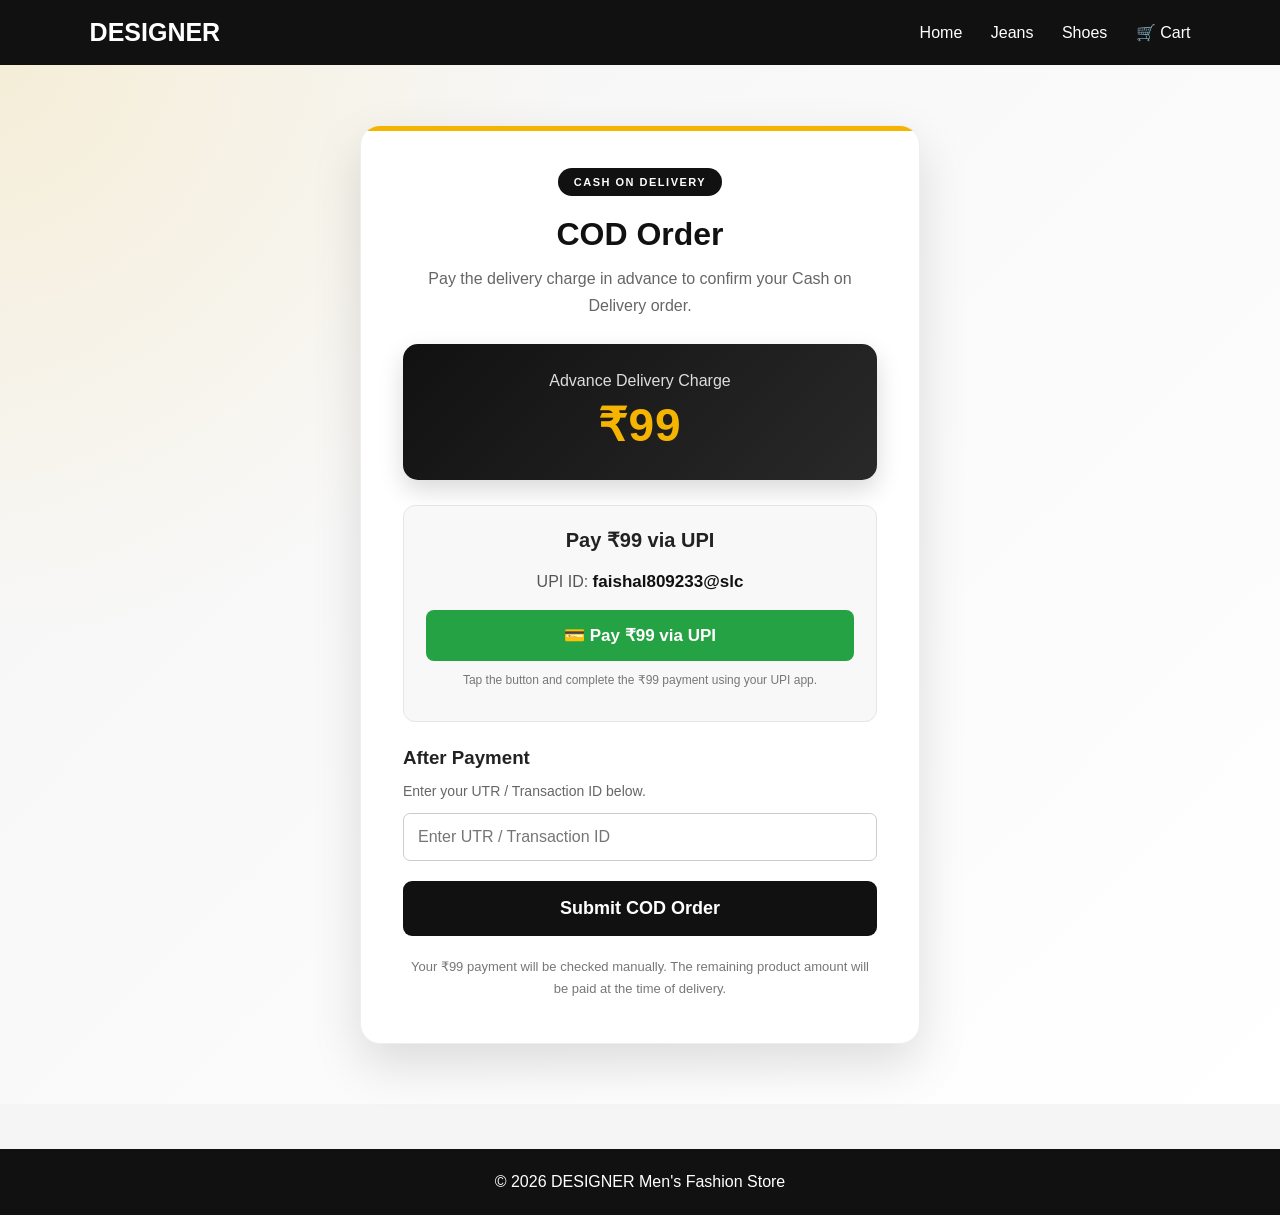
==== payment.html @ 8d13eade "upload files" ====
<!DOCTYPE html>
<html lang="en">

<head>
    <meta charset="UTF-8">
    <meta name="viewport" content="width=device-width, initial-scale=1.0">

    <title>Payment - DESIGNER</title>

    <link rel="stylesheet" href="style.css">
</head>

<body>

<header>

    <div class="logo">DESIGNER</div>

    <nav>
        <a href="index.html">Home</a>
        <a href="jeans.html">Jeans</a>
        <a href="shoes.html">Shoes</a>
        <a href="cart.html">🛒 Cart</a>
    </nav>

</header>


<section class="payment-page">

    <div class="payment-box">

        <h2>COD Order</h2>

        <p>
            Pay the delivery charge in advance
            to confirm your Cash on Delivery order.
        </p>


        <!-- DELIVERY CHARGE -->

        <div class="delivery-charge">

            <h3>Advance Delivery Charge</h3>

            <h1>₹99</h1>

        </div>


        <!-- UPI INFORMATION -->

        <div class="upi-section">

            <h3>Pay ₹99 via UPI</h3>

            <p class="upi-text">
                UPI ID:
                <strong>faishal809233@slc</strong>
            </p>


            <!-- UPI PAYMENT BUTTON -->

            <a
                href="upi://pay?pa=8092339385@slc&pn=DESIGNER&am=99&cu=INR"
                class="upi-pay-btn"
            >
                💳 Pay ₹99 via UPI
            </a>

            <p class="upi-note">
                Tap the button and complete the ₹99 payment
                using your UPI app.
            </p>

        </div>


        <!-- UTR -->

        <div class="utr-section">

            <h3>After Payment</h3>

            <p>
                Enter your UTR / Transaction ID below.
            </p>

            <input
                type="text"
                id="utr"
                placeholder="Enter UTR / Transaction ID"
                autocomplete="off"
            >

        </div>


        <!-- SUBMIT ORDER -->

        <button
            class="payment-submit"
            onclick="submitOrder()"
        >
            Submit COD Order
        </button>


        <p class="payment-note">

            Your ₹99 payment will be checked manually.
            The remaining product amount will be paid
            at the time of delivery.

        </p>

    </div>

</section>


<footer>

    © 2026 DESIGNER Men's Fashion Store

</footer>



<script>

/* ================================
   SUBMIT COD ORDER
================================ */

async function submitOrder() {

    /* Get Cart */

    const cart =
        JSON.parse(localStorage.getItem("cart")) || [];


    if (!cart.length) {

        alert("Your cart is empty!");

        window.location.href = "cart.html";

        return;
    }


    /* Get Customer Details */

    const customer =
        JSON.parse(
            localStorage.getItem("customerDetails")
        );


    if (!customer) {

        alert(
            "Delivery details are missing. Please go back to cart."
        );

        window.location.href = "cart.html";

        return;
    }


    /* Get UTR */

    const utr =
        document
        .getElementById("utr")
        .value
        .trim();


    if (!utr) {

        alert(
            "Please enter your UTR / Transaction ID."
        );

        return;
    }


    /* Calculate Product Total */

    let productTotal = 0;

    let orderDetails = "";


    cart.forEach(product => {

        const itemTotal =
            product.price *
            product.quantity;


        productTotal += itemTotal;


        orderDetails +=
            product.name +
            " | Size: " +
            (product.size || "Not selected") +
            " | Qty: " +
            product.quantity +
            " | ₹" +
            itemTotal +
            "\n";

    });


    /* Email Data */

    const emailData = {

        _subject:
            "NEW COD ORDER - ₹99 PAYMENT CLAIMED - DESIGNER",

        customer_name:
            customer.name,

        customer_phone:
            customer.phone,

        customer_address:
            customer.address,

        customer_city:
            customer.city,

        customer_pincode:
            customer.pincode,

        order_details:
            orderDetails,

        product_total:
            "₹" + productTotal,

        advance_delivery_charge:
            "₹99",

        payment_method:
            "UPI - Advance Delivery Charge",

        upi_id:
            "8092339385@slc",

        transaction_utr:
            utr,

        payment_status:
            "PAYMENT CLAIMED - VERIFY MANUALLY",

        remaining_cod_amount:
            "₹" + productTotal

    };


    try {

        const response = await fetch(

            "https://formsubmit.co/ajax/faishal76342@gmail.com",

            {

                method: "POST",

                headers: {

                    "Content-Type":
                        "application/json",

                    "Accept":
                        "application/json"

                },

                body:
                    JSON.stringify(emailData)

            }

        );


        if (response.ok) {

            alert(
                "Order submitted successfully! Your ₹99 payment will be verified before the order is confirmed."
            );


            /* Clear Cart */

            localStorage.removeItem("cart");

            localStorage.removeItem(
                "customerDetails"
            );

            localStorage.removeItem(
                "orderTotal"
            );


            /* Go Home */

            window.location.href =
                "index.html";

        }

        else {

            alert(
                "Order could not be submitted. Please try again."
            );

        }

    }

    catch (error) {

        console.error(error);

        alert(
            "Network error. Please check your internet connection."
        );

    }

}

</script>


<style>

/* ================================
   UPI PAYMENT SECTION
================================ */

.upi-section {

    margin-top: 25px;

    padding: 22px;

    background: #f8f8f8;

    border: 1px solid #e5e5e5;

    border-radius: 12px;

}


.upi-section h3 {

    margin-top: 0;

    font-size: 20px;

}


.upi-text {

    margin: 10px 0 18px;

    color: #555;

}


.upi-text strong {

    color: #111;

    font-size: 17px;

}


.upi-pay-btn {

    display: block;

    width: 100%;

    padding: 15px;

    background: #25a244;

    color: #fff;

    text-decoration: none;

    border-radius: 8px;

    font-size: 17px;

    font-weight: bold;

    transition: 0.2s;

}


.upi-pay-btn:hover {

    background: #1e8739;

    transform: translateY(-1px);

}


.upi-note {

    font-size: 12px !important;

    color: #777 !important;

    margin-top: 12px !important;

}


/* ================================
   UTR SECTION
================================ */

.utr-section {

    margin-top: 25px;

    text-align: left;

}


.utr-section h3 {

    margin-bottom: 5px;

}


.utr-section p {

    color: #666;

    font-size: 14px;

}


.utr-section input {

    width: 100%;

    padding: 14px;

    border: 1px solid #ccc;

    border-radius: 7px;

    font-size: 16px;

    outline: none;

}


.utr-section input:focus {

    border-color: #111;

}


/* ================================
   SUBMIT BUTTON
================================ */

.payment-submit {

    margin-top: 20px;

    background: #111 !important;

    color: #fff !important;

}


.payment-submit:hover {

    background: #333 !important;

}

</style>

</body>
</html>
---- style.css ----
/* ============================= */
/* BASIC RESET */
/* ============================= */
* {
    box-sizing: border-box;
}
body {
    margin: 0;
    font-family: Arial, sans-serif;
    background: #f5f5f5;
    color: #222;
}
/* ============================= */
/* HEADER */
/* ============================= */
header {
    background: #111;
    color: #fff;
    display: flex;
    justify-content: space-between;
    align-items: center;
    padding: 18px 7%;
    position: sticky;
    top: 0;
    z-index: 20;
}
.logo {
    font-size: 25px;
    font-weight: bold;
}
nav a {
    color: #fff;
    text-decoration: none;
    margin-left: 24px;
}
nav a:hover {
    color: #f4b400;
}
/* ============================= */
/* HERO */
/* ============================= */
.hero {
    text-align: center;
    padding: 75px 20px;
    background: linear-gradient(135deg, #111, #444);
    color: #fff;
}
.hero h1 {
    font-size: 44px;
    margin: 0 0 10px;
}
.hero p {
    font-size: 18px;
}
.hero button {
    background: #f4b400;
    border: 0;
    padding: 14px 30px;
    font-size: 17px;
    border-radius: 5px;
    cursor: pointer;
}
.hero button:hover {
    background: #d99d00;
}
/* ============================= */
/* SHOP BY CATEGORY */
/* ============================= */
.categories {
    padding: 45px 7%;
    background: #fff;
}
.categories h2 {
    text-align: center;
    font-size: 32px;
    margin: 0 0 30px;
}
.category-grid {
    display: grid;
    grid-template-columns: repeat(3, 1fr);
    gap: 24px;
}
.category-card {
    display: block;
    text-decoration: none;
    color: #222;
    background: #f5f5f5;
    padding: 35px 20px;
    text-align: center;
    border-radius: 12px;
    transition: 0.25s;
    box-shadow: 0 3px 12px rgba(0, 0, 0, 0.08);
}
.category-card:hover {
    transform: translateY(-5px);
    box-shadow: 0 8px 20px rgba(0, 0, 0, 0.15);
}
.category-card h3 {
    font-size: 25px;
    margin: 0 0 10px;
}
.category-card p {
    color: #666;
    margin-bottom: 20px;
}
.category-card button {
    background: #f4b400;
    border: none;
    padding: 11px 20px;
    border-radius: 5px;
    cursor: pointer;
    font-weight: bold;
}
.category-card button:hover {
    background: #d99d00;
}
/* ============================= */
/* PRODUCTS */
/* ============================= */
#products {
    padding: 45px 7%;
}
#products h2 {
    text-align: center;
    font-size: 32px;
    margin-bottom: 30px;
}
.products {
    display: grid;
    grid-template-columns: repeat(auto-fit, minmax(220px, 1fr));
    gap: 24px;
}
.product {
    background: #fff;
    padding: 14px;
    border-radius: 10px;
    text-align: center;
    box-shadow: 0 3px 12px rgba(0, 0, 0, 0.1);
}
.card-image {
    position: relative;
    width: 100%;
    height: 300px;
    overflow: hidden;
    border-radius: 10px;
    background: #f5f5f5;
    display: flex;
    align-items: center;
    justify-content: center;
}
.card-image img {
    width: 100%;
    height: 100%;
    object-fit: cover;
    object-position: center;
    display: block;
    border-radius: 10px;
}
.view {
    position: absolute;
    bottom: 8px;
    left: 50%;
    transform: translateX(-50%);
    background: rgba(0, 0, 0, 0.7);
    color: #fff;
    padding: 5px 9px;
    border-radius: 4px;
    font-size: 12px;
}
.price del {
    color: #777;
    margin-right: 8px;
}
.price strong {
    color: #d35400;
    font-size: 20px;
}
.discount {
    color: green;
    font-weight: bold;
}
.product > button {
    width: 100%;
    padding: 12px;
    background: #f4b400;
    border: 0;
    border-radius: 5px;
    cursor: pointer;
    font-weight: bold;
}
.product > button:hover {
    background: #d99d00;
}
/* ============================= */
/* PRODUCT DETAIL POPUP */
/* ============================= */
.modal {
    display: none;
    position: fixed;
    inset: 0;
    background: rgba(0, 0, 0, 0.75);
    z-index: 50;
    align-items: center;
    justify-content: center;
    padding: 15px;
}
.modal-box {
    background: #fff;
    width: min(1100px, 96vw);
    max-height: 92vh;
    overflow: auto;
    border-radius: 12px;
    padding: 24px;
    position: relative;
}
.close {
    position: absolute;
    right: 14px;
    top: 10px;
    border: none;
    background: none;
    font-size: 32px;
    cursor: pointer;
}
.detail-grid {
    display: grid;
    grid-template-columns: 1fr 1fr;
    gap: 30px;
}
/* ============================= */
/* PRODUCT IMAGE SLIDER */
/* ============================= */
.main-photo-wrap {
    position: relative;
    background: #f7f7f7;
}
.detail-image {
    width: 100%;
    height: 500px;
    object-fit: contain;
    border-radius: 8px;
}
.slide {
    position: absolute;
    top: 50%;
    transform: translateY(-50%);
    z-index: 2;
    border: 0;
    background: rgba(0, 0, 0, 0.65);
    color: #fff;
    width: 38px;
    height: 38px;
    border-radius: 50%;
    cursor: pointer;
}
.slide.prev {
    left: 10px;
}
.slide.next {
    right: 10px;
}
/* ============================= */
/* IMAGE THUMBNAILS */
/* ============================= */
.thumbs {
    display: flex;
    gap: 8px;
    margin-top: 10px;
    overflow-x: auto;
}
.thumbs img {
    width: 75px;
    height: 85px;
    object-fit: cover;
    border: 2px solid #ddd;
    border-radius: 5px;
    cursor: pointer;
}
.thumbs img:hover {
    border-color: #111;
}
/* ============================= */
/* SIZE BUTTONS */
/* ============================= */
.sizes {
    display: flex;
    gap: 8px;
    flex-wrap: wrap;
}
.sizes button {
    padding: 10px 17px;
    background: #fff;
    border: 1px solid #aaa;
    cursor: pointer;
    border-radius: 4px;
}
.sizes button.selected {
    background: #111;
    color: #fff;
}
/* ============================= */
/* SIZE TABLE */
/* ============================= */
.details table {
    width: 100%;
    border-collapse: collapse;
    margin-top: 10px;
}
.details th,
.details td {
    border: 1px solid #ddd;
    padding: 8px;
    text-align: center;
}
/* ============================= */
/* PRODUCT DETAIL BUTTONS */
/* ============================= */
.cart-btn,
.cart-link-button {
    display: inline-block;
    padding: 14px 20px;
    margin-top: 15px;
    border: 0;
    border-radius: 5px;
    text-decoration: none;
    font-size: 16px;
    cursor: pointer;
}
.cart-btn {
    background: #f4b400;
}
.cart-btn:hover {
    background: #d99d00;
}
.cart-link-button {
    background: #111;
    color: #fff;
}
/* ============================= */
/* CART PAGE */
/* ============================= */
.cart-page {
    max-width: 900px;
    margin: 35px auto;
    padding: 20px;
}
.cart-page h1 {
    text-align: center;
}
.cart-item {
    background: #fff;
    margin: 15px 0;
    padding: 15px;
    display: flex;
    gap: 20px;
    align-items: center;
    border-radius: 10px;
}
.cart-item img {
    width: 120px;
    height: 140px;
    object-fit: cover;
    border-radius: 8px;
}
.cart-info {
    flex: 1;
}
/* ============================= */
/* QUANTITY */
/* ============================= */
.quantity {
    display: flex;
    align-items: center;
    gap: 12px;
    margin: 10px 0;
}
.quantity button {
    width: 32px;
    height: 32px;
    border: 1px solid #aaa;
    background: #fff;
    cursor: pointer;
}
/* ============================= */
/* REMOVE BUTTON */
/* ============================= */
.remove {
    background: #e74c3c;
    color: #fff;
    border: 0;
    padding: 8px 15px;
    cursor: pointer;
    border-radius: 4px;
}
/* ============================= */
/* TOTAL + CUSTOMER FORM */
/* ============================= */
.total-box,
.customer-form {
    background: #fff;
    padding: 22px;
    margin-top: 20px;
    border-radius: 10px;
}
.total-box {
    text-align: right;
}
.customer-form input,
.customer-form textarea {
    width: 100%;
    padding: 13px;
    margin: 7px 0;
    border: 1px solid #ccc;
    border-radius: 5px;
    font-size: 16px;
}
.customer-form textarea {
    height: 110px;
}
/* ============================= */
/* PLACE ORDER */
/* ============================= */
.order-btn {
    width: 100%;
    padding: 15px;
    background: #25d366;
    color: #fff;
    border: 0;
    border-radius: 5px;
    font-size: 18px;
    cursor: pointer;
}
.order-btn:hover {
    background: #1ebe5d;
}
.note {
    font-size: 13px;
    color: #666;
}
/* ============================= */
/* FOOTER */
/* ============================= */
footer {
    background: #111;
    color: #fff;
    text-align: center;
    padding: 24px;
    margin-top: 45px;
}
/* ============================= */
/* PAYMENT PAGE */
/* ============================= */
.payment-page {
    min-height: calc(100vh - 80px);
    display: flex;
    justify-content: center;
    align-items: center;
    padding: 60px 20px;
    background:
        radial-gradient(
            circle at top left,
            rgba(244, 180, 0, 0.12),
            transparent 35%
        ),
        linear-gradient(135deg, #f5f5f5, #ffffff);
}
/* PAYMENT CARD */
.payment-box {
    width: 100%;
    max-width: 560px;
    background: #ffffff;
    padding: 42px;
    border-radius: 20px;
    text-align: center;
    border: 1px solid #eeeeee;
    box-shadow:
        0 20px 50px rgba(0, 0, 0, 0.13);
    position: relative;
    overflow: hidden;
}
/* TOP GOLD LINE */
.payment-box::after {
    content: "";
    position: absolute;
    top: 0;
    left: 0;
    width: 100%;
    height: 5px;
    background: #f4b400;
}
/* COD BADGE */
.payment-box::before {
    content: "CASH ON DELIVERY";
    display: inline-block;
    background: #111;
    color: #fff;
    padding: 8px 16px;
    border-radius: 30px;
    font-size: 11px;
    font-weight: bold;
    letter-spacing: 1.5px;
    margin-bottom: 20px;
}
/* PAYMENT TITLE */
.payment-box h2 {
    margin: 0 0 12px;
    font-size: 32px;
    color: #111;
}
/* PAYMENT DESCRIPTION */
.payment-box > p {
    color: #666;
    font-size: 16px;
    line-height: 1.7;
    margin: 0 0 25px;
}
/* DELIVERY CHARGE */
.delivery-charge {
    background:
        linear-gradient(
            135deg,
            #111,
            #292929
        );
    color: #fff;
    padding: 28px 20px;
    border-radius: 15px;
    margin: 25px 0;
    box-shadow:
        0 10px 25px rgba(0, 0, 0, 0.15);
}
/* DELIVERY TITLE */
.delivery-charge h3 {
    margin: 0 0 8px;
    font-size: 16px;
    font-weight: normal;
    color: #ddd;
}
/* ₹99 */
.delivery-charge h1 {
    margin: 0;
    font-size: 46px;
    color: #f4b400;
    letter-spacing: 1px;
}
/* PAYMENT BUTTON */
.payment-box button {
    width: 100%;
    padding: 17px 20px;
    border: none;
    border-radius: 9px;
    background: #f4b400;
    color: #111;
    font-size: 18px;
    font-weight: bold;
    cursor: pointer;
    transition: all 0.25s ease;
}
/* BUTTON HOVER */
.payment-box button:hover {
    background: #d99d00;
    transform: translateY(-2px);
    box-shadow:
        0 10px 22px rgba(0, 0, 0, 0.18);
}
/* PAYMENT NOTE */
.payment-note {
    margin-top: 20px !important;
    margin-bottom: 0 !important;
    font-size: 13px !important;
    color: #777 !important;
    line-height: 1.6;
}
/* PAYMENT PAGE MOBILE */
@media (max-width: 600px) {
    .payment-page {
        min-height: calc(100vh - 100px);
        padding: 35px 15px;
    }
    .payment-box {
        padding: 32px 20px;
        border-radius: 16px;
    }
    .payment-box h2 {
        font-size: 27px;
    }
    .payment-box > p {
        font-size: 14px;
    }
    .delivery-charge {
        padding: 24px 15px;
    }
    .delivery-charge h1 {
        font-size: 38px;
    }
    .payment-box button {
        font-size: 16px;
        padding: 15px;
    }
}
/* ============================= */
/* MOBILE RESPONSIVE */
/* ============================= */
@media (max-width: 700px) {
    header {
        flex-direction: column;
        gap: 12px;
    }
    nav a {
        margin-left: 10px;
        font-size: 14px;
    }
    .hero h1 {
        font-size: 32px;
    }
    .category-grid {
        grid-template-columns: 1fr;
    }
    .detail-grid {
        grid-template-columns: 1fr;
    }
    .detail-image {
        height: 390px;
    }
    .cart-item {
        flex-direction: column;
        text-align: center;
    }
}
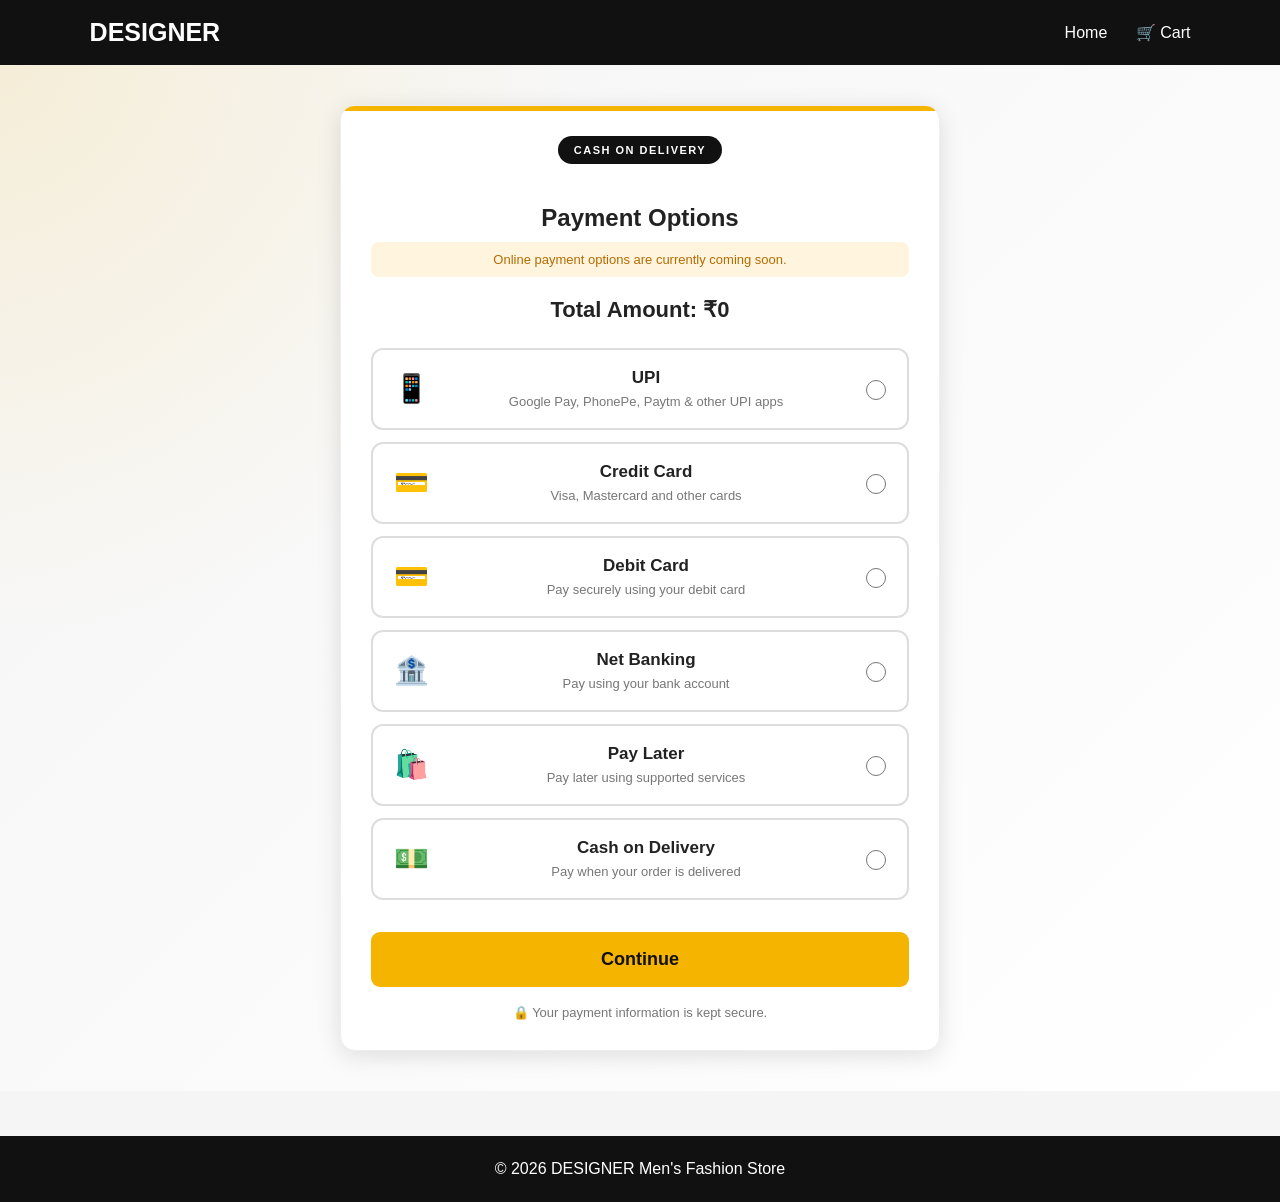
==== commit ca48eb01: "add profile detail and track order" ====
--- a/payment.html
+++ b/payment.html
@@ -2,125 +2,365 @@
 <html lang="en">
 
 <head>
-    <meta charset="UTF-8">
-    <meta name="viewport" content="width=device-width, initial-scale=1.0">
-
-    <title>Payment - DESIGNER</title>
-
-    <link rel="stylesheet" href="style.css">
+
+<meta charset="UTF-8">
+
+<meta name="viewport" content="width=device-width, initial-scale=1.0">
+
+<title>Payment - DESIGNER</title>
+
+<link rel="stylesheet" href="style.css">
+
+<style>
+
+.payment-page {
+    min-height: 75vh;
+    padding: 40px 20px;
+}
+
+.payment-box {
+    max-width: 600px;
+    margin: auto;
+    background: #fff;
+    padding: 30px;
+    border-radius: 15px;
+    box-shadow: 0 5px 25px rgba(0,0,0,0.12);
+}
+
+.payment-box h1 {
+    text-align: center;
+    margin-bottom: 10px;
+}
+
+.order-total {
+    text-align: center;
+    font-size: 22px;
+    font-weight: bold;
+    margin: 20px 0 25px;
+}
+
+.payment-option {
+    display: flex;
+    align-items: center;
+    gap: 15px;
+    padding: 18px;
+    margin: 12px 0;
+    border: 2px solid #ddd;
+    border-radius: 12px;
+    cursor: pointer;
+    transition: 0.2s;
+}
+
+.payment-option:hover {
+    border-color: #111;
+    transform: translateY(-1px);
+}
+
+.payment-option.selected {
+    border-color: #111;
+    background: #f5f5f5;
+}
+
+.payment-icon {
+    font-size: 28px;
+    width: 40px;
+    text-align: center;
+}
+
+.payment-info {
+    flex: 1;
+}
+
+.payment-info strong {
+    display: block;
+    font-size: 17px;
+    margin-bottom: 4px;
+}
+
+.payment-info span {
+    color: #777;
+    font-size: 13px;
+}
+
+.payment-radio {
+    width: 20px;
+    height: 20px;
+}
+
+.continue-payment {
+    width: 100%;
+    padding: 15px;
+    margin-top: 20px;
+    border: none;
+    border-radius: 10px;
+    background: #111;
+    color: white;
+    font-size: 17px;
+    cursor: pointer;
+}
+
+.continue-payment:hover {
+    background: #333;
+}
+
+.continue-payment:disabled {
+    opacity: 0.6;
+    cursor: not-allowed;
+}
+
+.secure-note {
+    text-align: center;
+    color: #777;
+    font-size: 13px;
+    margin-top: 18px;
+}
+
+.demo-note {
+    text-align: center;
+    color: #b36b00;
+    background: #fff5df;
+    padding: 10px;
+    border-radius: 8px;
+    font-size: 13px;
+    margin-bottom: 20px;
+}
+
+</style>
+
 </head>
 
+
 <body>
 
+
 <header>
 
     <div class="logo">DESIGNER</div>
 
     <nav>
+
         <a href="index.html">Home</a>
-        <a href="jeans.html">Jeans</a>
-        <a href="shoes.html">Shoes</a>
+
         <a href="cart.html">🛒 Cart</a>
+
     </nav>
 
 </header>
 
 
+
 <section class="payment-page">
 
     <div class="payment-box">
 
-        <h2>COD Order</h2>
-
-        <p>
-            Pay the delivery charge in advance
-            to confirm your Cash on Delivery order.
-        </p>
-
-
-        <!-- DELIVERY CHARGE -->
-
-        <div class="delivery-charge">
-
-            <h3>Advance Delivery Charge</h3>
-
-            <h1>₹99</h1>
-
-        </div>
-
-
-        <!-- UPI INFORMATION -->
-
-        <div class="upi-section">
-
-            <h3>Pay ₹99 via UPI</h3>
-
-            <p class="upi-text">
-                UPI ID:
-                <strong>faishal809233@slc</strong>
-            </p>
-
-
-            <!-- UPI PAYMENT BUTTON -->
-
-            <a
-                href="upi://pay?pa=8092339385@slc&pn=DESIGNER&am=99&cu=INR"
-                class="upi-pay-btn"
+        <h1>Payment Options</h1>
+
+
+        <div class="demo-note">
+
+            Online payment options are currently coming soon.
+
+        </div>
+
+
+        <div class="order-total">
+
+            Total Amount: ₹<span id="orderTotal">0</span>
+
+        </div>
+
+
+
+        <!-- UPI -->
+
+        <div class="payment-option"
+             onclick="selectPayment('UPI', this)">
+
+            <div class="payment-icon">📱</div>
+
+            <div class="payment-info">
+
+                <strong>UPI</strong>
+
+                <span>
+                    Google Pay, PhonePe, Paytm & other UPI apps
+                </span>
+
+            </div>
+
+            <input
+                type="radio"
+                name="payment"
+                class="payment-radio"
+                value="UPI"
             >
-                💳 Pay ₹99 via UPI
-            </a>
-
-            <p class="upi-note">
-                Tap the button and complete the ₹99 payment
-                using your UPI app.
-            </p>
-
-        </div>
-
-
-        <!-- UTR -->
-
-        <div class="utr-section">
-
-            <h3>After Payment</h3>
-
-            <p>
-                Enter your UTR / Transaction ID below.
-            </p>
+
+        </div>
+
+
+
+        <!-- Credit Card -->
+
+        <div class="payment-option"
+             onclick="selectPayment('Credit Card', this)">
+
+            <div class="payment-icon">💳</div>
+
+            <div class="payment-info">
+
+                <strong>Credit Card</strong>
+
+                <span>
+                    Visa, Mastercard and other cards
+                </span>
+
+            </div>
 
             <input
-                type="text"
-                id="utr"
-                placeholder="Enter UTR / Transaction ID"
-                autocomplete="off"
+                type="radio"
+                name="payment"
+                class="payment-radio"
+                value="Credit Card"
             >
 
         </div>
 
 
-        <!-- SUBMIT ORDER -->
+
+        <!-- Debit Card -->
+
+        <div class="payment-option"
+             onclick="selectPayment('Debit Card', this)">
+
+            <div class="payment-icon">💳</div>
+
+            <div class="payment-info">
+
+                <strong>Debit Card</strong>
+
+                <span>
+                    Pay securely using your debit card
+                </span>
+
+            </div>
+
+            <input
+                type="radio"
+                name="payment"
+                class="payment-radio"
+                value="Debit Card"
+            >
+
+        </div>
+
+
+
+        <!-- Net Banking -->
+
+        <div class="payment-option"
+             onclick="selectPayment('Net Banking', this)">
+
+            <div class="payment-icon">🏦</div>
+
+            <div class="payment-info">
+
+                <strong>Net Banking</strong>
+
+                <span>
+                    Pay using your bank account
+                </span>
+
+            </div>
+
+            <input
+                type="radio"
+                name="payment"
+                class="payment-radio"
+                value="Net Banking"
+            >
+
+        </div>
+
+
+
+        <!-- Pay Later -->
+
+        <div class="payment-option"
+             onclick="selectPayment('Pay Later', this)">
+
+            <div class="payment-icon">🛍️</div>
+
+            <div class="payment-info">
+
+                <strong>Pay Later</strong>
+
+                <span>
+                    Pay later using supported services
+                </span>
+
+            </div>
+
+            <input
+                type="radio"
+                name="payment"
+                class="payment-radio"
+                value="Pay Later"
+            >
+
+        </div>
+
+
+
+        <!-- Cash on Delivery -->
+
+        <div class="payment-option"
+             onclick="selectPayment('Cash on Delivery', this)">
+
+            <div class="payment-icon">💵</div>
+
+            <div class="payment-info">
+
+                <strong>Cash on Delivery</strong>
+
+                <span>
+                    Pay when your order is delivered
+                </span>
+
+            </div>
+
+            <input
+                type="radio"
+                name="payment"
+                class="payment-radio"
+                value="Cash on Delivery"
+            >
+
+        </div>
+
+
 
         <button
-            class="payment-submit"
-            onclick="submitOrder()"
+            class="continue-payment"
+            onclick="continuePayment()"
         >
-            Submit COD Order
+
+            Continue
+
         </button>
 
 
-        <p class="payment-note">
-
-            Your ₹99 payment will be checked manually.
-            The remaining product amount will be paid
-            at the time of delivery.
-
-        </p>
+        <div class="secure-note">
+
+            🔒 Your payment information is kept secure.
+
+        </div>
 
     </div>
 
 </section>
 
 
+
 <footer>
 
     © 2026 DESIGNER Men's Fashion Store
@@ -131,394 +371,390 @@
 
 <script>
 
-/* ================================
-   SUBMIT COD ORDER
-================================ */
-
-async function submitOrder() {
-
-    /* Get Cart */
-
-    const cart =
-        JSON.parse(localStorage.getItem("cart")) || [];
-
-
-    if (!cart.length) {
-
-        alert("Your cart is empty!");
-
-        window.location.href = "cart.html";
+
+let selectedPayment = "";
+
+
+// Get order total
+
+const total =
+    localStorage.getItem("orderTotal") || 0;
+
+document.getElementById("orderTotal").innerText = total;
+
+
+
+// ================================
+// SELECT PAYMENT
+// ================================
+
+function selectPayment(method, element) {
+
+    selectedPayment = method;
+
+
+    // Remove old selection
+
+    document
+        .querySelectorAll(".payment-option")
+        .forEach(option => {
+
+            option.classList.remove("selected");
+
+        });
+
+
+    // Select current option
+
+    element.classList.add("selected");
+
+
+    // Select radio
+
+    const radio =
+        element.querySelector(".payment-radio");
+
+    radio.checked = true;
+
+}
+
+
+
+// ================================
+// GOOGLE APPS SCRIPT BACKEND
+// ================================
+
+const BACKEND_URL =
+"https://script.google.com/macros/s/AKfycbwGNqRcxEhtZxdmn_1tWKUy6-GiCB4jRJSZ_2ErbEwlt5dRpnAD15lcSOSXZsGPE6D9RQ/exec";
+
+
+
+// ================================
+// CONTINUE PAYMENT
+// ================================
+
+async function continuePayment() {
+
+
+    if (!selectedPayment) {
+
+        alert("Please select a payment method.");
 
         return;
+
     }
 
 
-    /* Get Customer Details */
-
-    const customer =
-        JSON.parse(
-            localStorage.getItem("customerDetails")
-        );
-
-
-    if (!customer) {
-
-        alert(
-            "Delivery details are missing. Please go back to cart."
-        );
-
-        window.location.href = "cart.html";
+
+    // =================================
+    // CASH ON DELIVERY
+    // =================================
+
+    if (selectedPayment === "Cash on Delivery") {
+
+
+        const cart =
+            JSON.parse(
+                localStorage.getItem("cart")
+            ) || [];
+
+
+        const customerDetails =
+            JSON.parse(
+                localStorage.getItem("customerDetails")
+            ) || {};
+
+
+        const orderTotal =
+            localStorage.getItem("orderTotal") || 0;
+
+
+
+        // Check cart
+
+        if (!cart.length) {
+
+            alert("Your cart is empty!");
+
+            return;
+
+        }
+
+
+
+        // Check customer details
+
+        if (
+            !customerDetails.name ||
+            !customerDetails.phone ||
+            !customerDetails.address ||
+            !customerDetails.city ||
+            !customerDetails.pincode
+        ) {
+
+            alert(
+                "Delivery details are missing. Please go back to cart."
+            );
+
+            return;
+
+        }
+
+
+
+        // =================================
+        // PRODUCT DETAILS
+        // =================================
+
+        const products = cart.map(item => {
+
+            return (
+
+                item.name +
+
+                " | Size: " +
+
+                (item.size || "Not selected") +
+
+                " | Qty: " +
+
+                item.quantity +
+
+                " | Price: ₹" +
+
+                item.price
+
+            );
+
+        }).join("\n");
+
+
+
+        // =================================
+        // ORDER DATA
+        // =================================
+
+        const orderData = {
+
+            customerName:
+                customerDetails.name,
+
+            phone:
+                customerDetails.phone,
+
+            address:
+                customerDetails.address,
+
+            city:
+                customerDetails.city,
+
+            pincode:
+                customerDetails.pincode,
+
+            products:
+                products,
+
+            total:
+                orderTotal,
+
+            paymentMethod:
+                "Cash on Delivery"
+
+        };
+
+
+
+        const button =
+            document.querySelector(
+                ".continue-payment"
+            );
+
+
+        button.disabled = true;
+
+        button.innerText =
+            "Placing Order...";
+
+
+
+        // =================================
+        // SEND ORDER TO GOOGLE SHEETS
+        // =================================
+
+        try {
+
+
+            const response =
+                await fetch(
+
+                    BACKEND_URL,
+
+                    {
+
+                        method: "POST",
+
+                        headers: {
+
+                            "Content-Type":
+                                "text/plain;charset=utf-8"
+
+                        },
+
+                        body:
+                            JSON.stringify(orderData)
+
+                    }
+
+                );
+
+
+
+            const result =
+                await response.json();
+
+
+
+            // =================================
+            // ORDER SUCCESS
+            // =================================
+
+            if (result.success) {
+
+
+                // Save Order ID
+
+                localStorage.setItem(
+                    "lastOrderId",
+                    result.orderId
+                );
+
+
+                // Save Order Total
+
+                localStorage.setItem(
+                    "lastOrderTotal",
+                    orderTotal
+                );
+
+
+                // Save Payment Method
+
+                localStorage.setItem(
+                    "lastPaymentMethod",
+                    "Cash on Delivery"
+                );
+
+
+                // Remove cart
+
+                localStorage.removeItem(
+                    "cart"
+                );
+
+
+                // Remove customer details
+
+                localStorage.removeItem(
+                    "customerDetails"
+                );
+
+
+                // Remove order total
+
+                localStorage.removeItem(
+                    "orderTotal"
+                );
+
+
+                // Go to success page
+
+                window.location.href =
+                    "order-success.html";
+
+            }
+
+
+            // =================================
+            // ORDER FAILED
+            // =================================
+
+            else {
+
+                alert(
+
+                    "Order could not be placed.\n\n" +
+
+                    (
+                        result.error ||
+                        result.message ||
+                        "Please try again."
+                    )
+
+                );
+
+
+                button.disabled = false;
+
+                button.innerText =
+                    "Continue";
+
+            }
+
+        }
+
+
+        // =================================
+        // SERVER ERROR
+        // =================================
+
+        catch (error) {
+
+            console.error(error);
+
+
+            alert(
+
+                "Unable to connect to the order server.\n\n" +
+
+                "Please check your internet connection and try again."
+
+            );
+
+
+            button.disabled = false;
+
+            button.innerText =
+                "Continue";
+
+        }
+
 
         return;
+
     }
 
 
-    /* Get UTR */
-
-    const utr =
-        document
-        .getElementById("utr")
-        .value
-        .trim();
-
-
-    if (!utr) {
-
-        alert(
-            "Please enter your UTR / Transaction ID."
-        );
-
-        return;
-    }
-
-
-    /* Calculate Product Total */
-
-    let productTotal = 0;
-
-    let orderDetails = "";
-
-
-    cart.forEach(product => {
-
-        const itemTotal =
-            product.price *
-            product.quantity;
-
-
-        productTotal += itemTotal;
-
-
-        orderDetails +=
-            product.name +
-            " | Size: " +
-            (product.size || "Not selected") +
-            " | Qty: " +
-            product.quantity +
-            " | ₹" +
-            itemTotal +
-            "\n";
-
-    });
-
-
-    /* Email Data */
-
-    const emailData = {
-
-        _subject:
-            "NEW COD ORDER - ₹99 PAYMENT CLAIMED - DESIGNER",
-
-        customer_name:
-            customer.name,
-
-        customer_phone:
-            customer.phone,
-
-        customer_address:
-            customer.address,
-
-        customer_city:
-            customer.city,
-
-        customer_pincode:
-            customer.pincode,
-
-        order_details:
-            orderDetails,
-
-        product_total:
-            "₹" + productTotal,
-
-        advance_delivery_charge:
-            "₹99",
-
-        payment_method:
-            "UPI - Advance Delivery Charge",
-
-        upi_id:
-            "8092339385@slc",
-
-        transaction_utr:
-            utr,
-
-        payment_status:
-            "PAYMENT CLAIMED - VERIFY MANUALLY",
-
-        remaining_cod_amount:
-            "₹" + productTotal
-
-    };
-
-
-    try {
-
-        const response = await fetch(
-
-            "https://formsubmit.co/ajax/faishal76342@gmail.com",
-
-            {
-
-                method: "POST",
-
-                headers: {
-
-                    "Content-Type":
-                        "application/json",
-
-                    "Accept":
-                        "application/json"
-
-                },
-
-                body:
-                    JSON.stringify(emailData)
-
-            }
-
-        );
-
-
-        if (response.ok) {
-
-            alert(
-                "Order submitted successfully! Your ₹99 payment will be verified before the order is confirmed."
-            );
-
-
-            /* Clear Cart */
-
-            localStorage.removeItem("cart");
-
-            localStorage.removeItem(
-                "customerDetails"
-            );
-
-            localStorage.removeItem(
-                "orderTotal"
-            );
-
-
-            /* Go Home */
-
-            window.location.href =
-                "index.html";
-
-        }
-
-        else {
-
-            alert(
-                "Order could not be submitted. Please try again."
-            );
-
-        }
-
-    }
-
-    catch (error) {
-
-        console.error(error);
-
-        alert(
-            "Network error. Please check your internet connection."
-        );
-
-    }
-
-}
+
+    // =================================
+    // OTHER PAYMENT OPTIONS
+    // =================================
+
+    alert(
+
+        selectedPayment +
+
+        " is currently coming soon.\n\n" +
+
+        "Online payment will be enabled later."
+
+    );
+
+}
+
 
 </script>
 
 
-<style>
-
-/* ================================
-   UPI PAYMENT SECTION
-================================ */
-
-.upi-section {
-
-    margin-top: 25px;
-
-    padding: 22px;
-
-    background: #f8f8f8;
-
-    border: 1px solid #e5e5e5;
-
-    border-radius: 12px;
-
-}
-
-
-.upi-section h3 {
-
-    margin-top: 0;
-
-    font-size: 20px;
-
-}
-
-
-.upi-text {
-
-    margin: 10px 0 18px;
-
-    color: #555;
-
-}
-
-
-.upi-text strong {
-
-    color: #111;
-
-    font-size: 17px;
-
-}
-
-
-.upi-pay-btn {
-
-    display: block;
-
-    width: 100%;
-
-    padding: 15px;
-
-    background: #25a244;
-
-    color: #fff;
-
-    text-decoration: none;
-
-    border-radius: 8px;
-
-    font-size: 17px;
-
-    font-weight: bold;
-
-    transition: 0.2s;
-
-}
-
-
-.upi-pay-btn:hover {
-
-    background: #1e8739;
-
-    transform: translateY(-1px);
-
-}
-
-
-.upi-note {
-
-    font-size: 12px !important;
-
-    color: #777 !important;
-
-    margin-top: 12px !important;
-
-}
-
-
-/* ================================
-   UTR SECTION
-================================ */
-
-.utr-section {
-
-    margin-top: 25px;
-
-    text-align: left;
-
-}
-
-
-.utr-section h3 {
-
-    margin-bottom: 5px;
-
-}
-
-
-.utr-section p {
-
-    color: #666;
-
-    font-size: 14px;
-
-}
-
-
-.utr-section input {
-
-    width: 100%;
-
-    padding: 14px;
-
-    border: 1px solid #ccc;
-
-    border-radius: 7px;
-
-    font-size: 16px;
-
-    outline: none;
-
-}
-
-
-.utr-section input:focus {
-
-    border-color: #111;
-
-}
-
-
-/* ================================
-   SUBMIT BUTTON
-================================ */
-
-.payment-submit {
-
-    margin-top: 20px;
-
-    background: #111 !important;
-
-    color: #fff !important;
-
-}
-
-
-.payment-submit:hover {
-
-    background: #333 !important;
-
-}
-
-</style>
-
 </body>
+
 </html>
